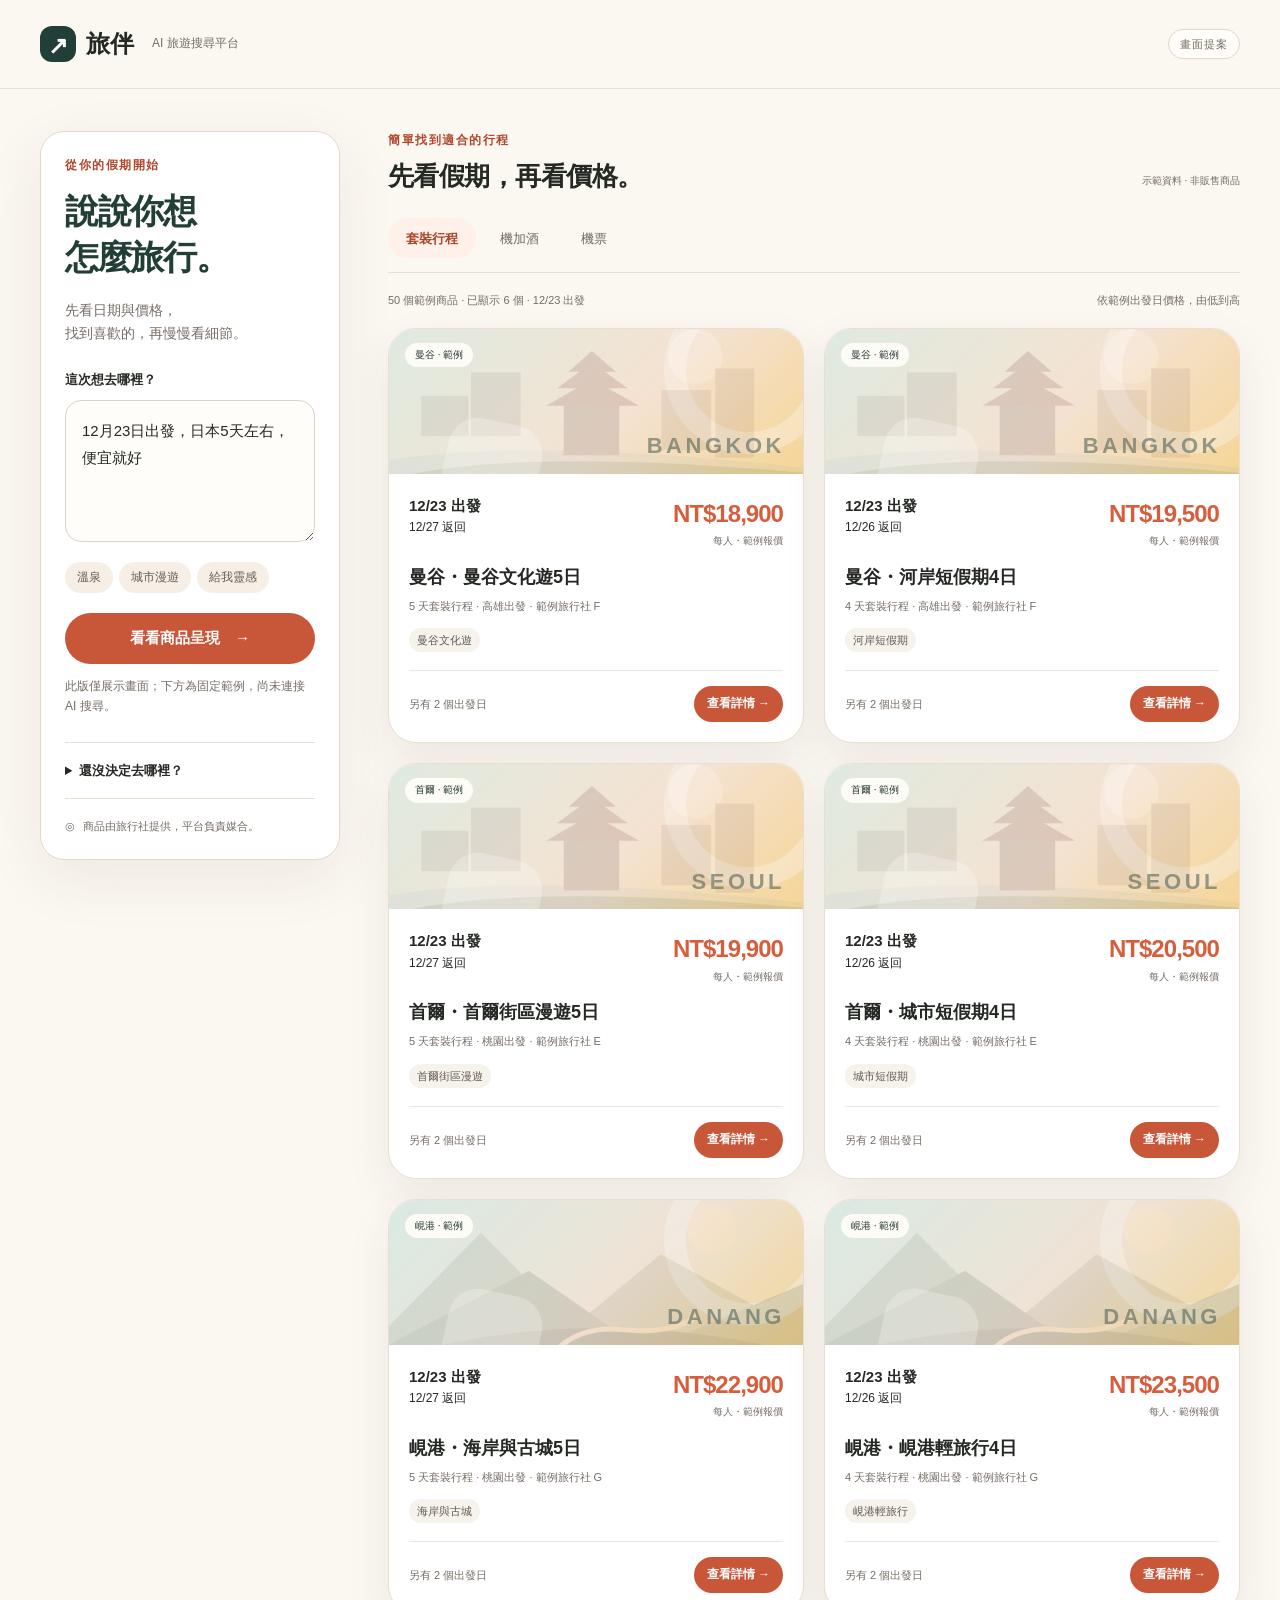
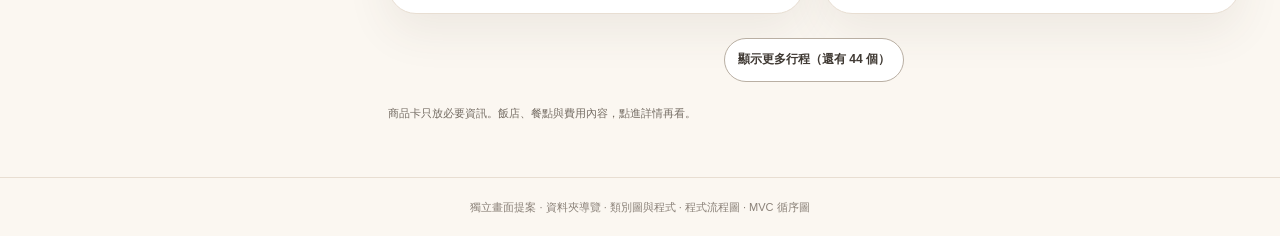
==== 作業區/獨立展示/01_展示網頁/index.html @ f1443873 "依網頁、前端程式、範例資料與 UML 分類展示檔案，新增中文入口" ====
<!doctype html>
<html lang="zh-Hant">
<head>
  <!-- 中文說明：獨立的畫面提案，僅讀取本資料夾範例資料，不連接商品系統或外部 AI。 -->
  <meta charset="utf-8"><meta name="viewport" content="width=device-width, initial-scale=1">
  <title>旅伴｜旅遊媒合畫面提案</title>
  <link rel="stylesheet" href="../02_前端程式碼/style.css"><script src="../02_前端程式碼/models.js" defer></script><script src="../03_範例資料/sample-tours.js" defer></script><script src="../02_前端程式碼/app.js" defer></script>
</head>
<body data-page="catalog">
  <header class="site-header"><a class="brand" href="index.html"><span class="brand-mark" aria-hidden="true">↗</span>旅伴<span class="brand-sub">AI 旅遊搜尋平台</span></a><span class="demo-badge">畫面提案</span></header>
  <main class="workspace">
    <aside class="search-panel" aria-label="需求輸入">
      <p class="eyebrow">從你的假期開始</p>
      <h1>說說你想<br>怎麼旅行。</h1>
      <p class="muted">先看日期與價格，<br>找到喜歡的，再慢慢看細節。</p>
      <form id="preview-form">
        <label for="request">這次想去哪裡？</label>
        <textarea id="request" maxlength="500" rows="4" placeholder="12月23日出發，日本5天左右，便宜就好">12月23日出發，日本5天左右，便宜就好</textarea>
        <div class="quick-tags" aria-label="填入需求文字"><button type="button" data-phrase="想泡溫泉">溫泉</button><button type="button" data-phrase="想逛街與看城市景點">城市漫遊</button><button type="button" data-phrase="還沒決定目的地，想聽旅遊建議">給我靈感</button></div>
        <button class="primary full" type="submit">看看商品呈現 <span aria-hidden="true">→</span></button>
        <p id="preview-status" class="small muted" role="status">此版僅展示畫面；下方為固定範例，尚未連接 AI 搜尋。</p>
      </form>
      <details class="inspiration"><summary>還沒決定去哪裡？</summary><p><span class="small-label">旅遊建議</span>想泡湯，可以先了解北海道；想逛街，可以先了解東京或大阪。建議不是可購買商品，日期與價格仍須看旅行社商品。</p></details>
      <div class="panel-foot"><span aria-hidden="true">◎</span> 商品由旅行社提供，平台負責媒合。</div>
    </aside>
    <section class="catalog" aria-labelledby="results-title">
      <div class="catalog-heading"><div><p class="eyebrow">簡單找到適合的行程</p><h2 id="results-title">先看假期，再看價格。</h2></div><span class="tiny-note">示範資料 · 非販售商品</span></div>
      <div class="category-tabs" role="group" aria-label="商品類型"><button type="button" data-category="tour" aria-pressed="true">套裝行程</button><button type="button" data-category="bundle" aria-pressed="false">機加酒</button><button type="button" data-category="flight" aria-pressed="false">機票</button></div>
      <div class="result-caption"><span id="result-count" role="status"></span><span>依範例出發日價格，由低到高</span></div>
      <div id="product-grid" class="product-grid"></div>
      <!-- 中文說明：每次只增加六張卡片；不把50筆同時塞進畫面。 -->
      <div class="load-more-wrap"><button id="load-more" class="quiet-button" type="button" aria-controls="product-grid">顯示更多行程</button></div>
      <noscript><p>請啟用 JavaScript，以查看商品配置與詳情。</p></noscript>
      <p class="catalog-foot">商品卡只放必要資訊。飯店、餐點與費用內容，點進詳情再看。</p>
    </section>
  </main>
  <footer class="site-footer">獨立畫面提案 · <a href="../index.html">資料夾導覽</a> · <a href="../04_UML圖表/02_商品類別/objects.html">類別圖與程式</a> · <a href="../04_UML圖表/01_程式流程/flow.html">程式流程圖</a> · <a href="../04_UML圖表/03_MVC循序/sequence.html">MVC 循序圖</a></footer>
</body>
</html>
---- 作業區/獨立展示/02_前端程式碼/style.css ----
/* 中文說明：共用視覺樣式。桌面將需求放左側；窄螢幕依序顯示輸入與單欄商品卡。 */
/* 中文說明：沿用商品版的米白、橘紅、深綠與暖色邊框；只調整外觀。 */
:root{--ink:#252923;--muted:#756d64;--paper:#fbf7f1;--green:#213f36;--line:#e8ded2;--warm:#d65e3c;--accent:#c85638;--accent-hover:#ad432a;--white:#fff; color-scheme:light}
*{box-sizing:border-box}body{margin:0;background:var(--paper);color:var(--ink);font:15px/1.65 "Microsoft JhengHei","Noto Sans TC",sans-serif}button,textarea,select{font:inherit}a{color:inherit}button,a,summary{touch-action:manipulation}button{cursor:pointer}a{text-decoration:none}button:focus-visible,a:focus-visible,summary:focus-visible,textarea:focus-visible,select:focus-visible{outline:3px solid #d65e3c;outline-offset:4px}button:disabled{cursor:default}h1,h2,h3,p{margin-top:0}h1,h2,h3{line-height:1.35}.muted{color:var(--muted)}.small{font-size:12px}.eyebrow{font-size:12px;letter-spacing:.13em;color:var(--warm);font-weight:700;margin-bottom:14px}
.site-header{max-width:1360px;margin:auto;padding:24px 40px;display:flex;align-items:center;justify-content:space-between;border-bottom:1px solid var(--line);gap:12px}.brand{display:flex;align-items:center;gap:10px;font-size:24px;font-weight:700;white-space:nowrap}.brand-mark{display:grid;place-items:center;background:var(--green);color:white;width:36px;height:36px;border-radius:12px}.brand-sub{font-size:12px;color:var(--muted);font-weight:400;margin-left:8px}.demo-badge{font-size:11px;letter-spacing:.08em;border:1px solid #e4d6c8;border-radius:50px;padding:5px 11px;white-space:nowrap}
.workspace{max-width:1360px;margin:auto;padding:42px 40px 55px;display:grid;grid-template-columns:300px minmax(0,1fr);gap:48px}.search-panel{align-self:start;position:sticky;top:26px}.search-panel h1{font-size:38px;font-weight:700;letter-spacing:-.04em;margin-bottom:18px}.search-panel>.muted{margin-bottom:30px;font-size:14px}label{display:block;font-weight:700;font-size:13px;margin-bottom:9px}textarea{width:100%;resize:vertical;border:1px solid #ded2c7;border-radius:15px;background:white;padding:16px;min-height:134px;max-height:350px;color:var(--ink);line-height:1.8}.quick-tags{display:flex;gap:6px;flex-wrap:wrap;margin:12px 0 20px}.quick-tags button{background:#f7efe6;border:0;padding:6px 12px;border-radius:50px;color:#665d54;font-size:12px}.primary{background:var(--green);color:white;border:0;border-radius:11px;padding:13px 20px;min-height:46px;display:inline-flex;align-items:center;justify-content:center;gap:15px;font-weight:700}.primary:hover{background:#17463c}.full{width:100%}#preview-status{margin:12px 0 25px;line-height:1.7}.inspiration{border-top:1px solid var(--line);padding:17px 0}.inspiration summary{font-size:13px;cursor:pointer;font-weight:700}.inspiration p{font-size:13px;color:var(--muted);padding-top:14px;margin:0}.small-label{display:block;font-size:11px;font-weight:700;color:var(--warm);margin-bottom:5px}.panel-foot{border-top:1px solid var(--line);padding-top:18px;font-size:11px;color:var(--muted)}.panel-foot span{margin-right:5px}
.catalog-heading{display:flex;justify-content:space-between;align-items:flex-end;gap:16px;margin-bottom:24px}.catalog-heading .eyebrow{margin-bottom:9px}.catalog-heading h2{font-size:26px;margin:0;letter-spacing:-.02em}.tiny-note{color:var(--muted);font-size:10px;white-space:nowrap;padding-bottom:5px}.category-tabs{display:flex;gap:6px;border-bottom:1px solid var(--line);padding-bottom:14px}.category-tabs button{border:0;background:transparent;border-radius:7px;color:var(--muted);padding:8px 18px;font-size:13px;min-height:40px}.category-tabs button[aria-pressed=true]{background:#fff0e9;color:var(--green);font-weight:700}.result-caption{display:flex;justify-content:space-between;color:var(--muted);font-size:11px;gap:12px;margin:18px 0}.product-grid{display:grid;grid-template-columns:repeat(2,minmax(0,1fr));gap:20px}.product-card{background:white;border:1px solid var(--line);border-radius:16px;overflow:hidden;box-shadow:0 8px 25px #4f3f3114;transition:transform .15s}.product-card:hover{transform:translateY(-3px)}.cover{height:145px;position:relative;overflow:hidden;background:#f8e5d6}.cover svg{display:block;width:100%;height:100%;object-fit:cover}.cover-label{position:absolute;left:16px;top:14px;background:#ffffffdd;color:#283a34;padding:4px 10px;border-radius:20px;font-size:10px}.cover-word{position:absolute;right:18px;bottom:9px;color:#ffffffba;font-size:22px;letter-spacing:.16em;font-weight:700}.card-body{padding:20px}.date-price{display:flex;justify-content:space-between;gap:10px;align-items:start;margin-bottom:15px}.date-block{font-size:12px}.date-block strong{display:block;font-size:15px;font-weight:700}.price{font-size:24px;font-weight:700;color:var(--warm);letter-spacing:-.04em;text-align:right;white-space:nowrap}.price small{display:block;color:var(--muted);font-size:10px;font-weight:400;letter-spacing:0}.card-body h3{font-size:18px;margin-bottom:8px}.meta{font-size:11px;color:var(--muted);margin:0 0 12px;overflow-wrap:anywhere}.highlight{display:inline-block;color:#62594f;background:#f6f2ec;border-radius:5px;padding:3px 8px;font-size:11px;margin-bottom:18px}.card-bottom{display:flex;justify-content:space-between;align-items:center;gap:10px;border-top:1px solid var(--line);padding-top:15px}.other-dates{font-size:11px;color:var(--muted)}.card-link{background:var(--green);color:white;padding:8px 13px;border-radius:7px;font-size:12px;font-weight:700}.card-link:hover{background:#17463c}.catalog-foot{font-size:11px;color:var(--muted);margin:22px 0 0}.site-footer{text-align:center;border-top:1px solid var(--line);padding:20px;color:#8a8178;font-size:11px}
.load-more-wrap{display:flex;justify-content:center;margin-top:24px}.load-more-wrap button[hidden]{display:none}
/* 中文說明：詳情頁將選定梯次和報價集中顯示，其他資訊按閱讀順序排列。 */
.detail-main{max-width:1000px;margin:auto;padding:30px 32px 55px}.back-link{font-size:13px;color:var(--muted);display:inline-block;margin-bottom:22px}.detail-layout{display:grid;grid-template-columns:minmax(0,1fr) 285px;gap:30px;align-items:start}.detail-content .cover{height:230px;border-radius:16px;margin-bottom:23px}.detail-content h1{font-size:30px;margin:0 0 9px}.detail-section{padding:22px 0;border-top:1px solid var(--line)}.detail-section h2{font-size:17px;margin-bottom:12px}.detail-section p{font-size:14px;margin-bottom:10px;color:#62594f}.itinerary{margin:0;padding-left:25px;color:#62594f;font-size:14px}.itinerary li{margin:8px 0}.booking-panel{position:sticky;top:24px;background:white;border:1px solid var(--line);border-radius:15px;padding:24px}.booking-panel h2{font-size:17px;margin-bottom:18px}.booking-panel select{width:100%;background:white;color:var(--ink);border:1px solid #ded2c7;border-radius:8px;padding:10px;margin-bottom:16px}.booking-price{font-size:31px;color:var(--warm);font-weight:700;letter-spacing:-.04em;margin:0 0 10px}.booking-caption{font-size:12px;color:var(--muted);margin-bottom:23px}.contact-note{background:#f7efe6;border-radius:8px;padding:12px;font-size:12px;margin-bottom:18px}.quiet-button{background:white;border:1px solid var(--line);padding:10px 13px;min-height:44px;border-radius:8px;color:var(--green);font-size:12px;font-weight:700}.contact-preview{margin:13px 0 0;font-size:12px;color:var(--muted)}.contact-preview[hidden]{display:none}.invalid-product{padding:40px;background:white;border:1px solid var(--line);border-radius:15px}
/* 中文說明：760px 以下移除左右分欄。手機保留同一份商品資訊，不額外複製資料。 */
@media(max-width:1050px){.workspace{gap:28px;grid-template-columns:260px minmax(0,1fr);padding:30px 26px}.catalog-heading{display:block}.tiny-note{display:block;margin-top:10px}.card-body{padding:16px}.date-price{display:block}.price{text-align:left;font-size:23px;margin-top:8px}.price small{display:inline;margin-left:7px}.search-panel h1{font-size:32px}.brand-sub{margin-left:3px}}
@media(max-width:760px){.site-header{padding:18px 20px}.brand-sub{display:none}.workspace{grid-template-columns:1fr;gap:30px;padding:30px 20px}.search-panel{position:static}.search-panel h1{font-size:30px;margin-bottom:10px}.search-panel h1 br,.search-panel>.muted br{display:none}.search-panel>.muted{margin-bottom:20px}.panel-foot{display:none}.inspiration{padding-bottom:0}.catalog-heading h2{font-size:24px}.detail-layout{grid-template-columns:1fr}.booking-panel{position:static;grid-row:1}.detail-main{padding:22px 20px}.detail-content h1{font-size:26px}.date-price{display:flex}.price{text-align:right;margin-top:0}.price small{display:block;margin:0}}
@media(max-width:500px){.product-grid{grid-template-columns:1fr}.cover{height:155px}.card-body{padding:20px}.result-caption{flex-wrap:wrap}.category-tabs button{padding:8px 16px}.detail-content .cover{height:185px}}
@media(prefers-reduced-motion:reduce){.product-card{transition:none}.product-card:hover{transform:none}}

/* 中文說明：商品版視覺套用到既有元件；不新增搜尋、會員或交易功能。 */
.site-header{border-bottom-color:#eadfd3}.demo-badge{background:#fffdf9;color:#756d64}
.eyebrow,.small-label{color:#af472d}
.search-panel{background:#fff;border:1px solid #e4d6c8;border-radius:24px;padding:24px;box-shadow:0 18px 60px rgba(93,67,49,.08)}
.search-panel h1{font-size:34px;color:#213f36}.search-panel>.muted{margin-bottom:24px}
textarea{background:#fffdf9;border-color:#ded2c7;border-radius:16px}
.primary,.card-link{background:var(--accent);border-radius:50px}.primary:hover,.card-link:hover{background:var(--accent-hover)}
.category-tabs button{border-radius:50px}.category-tabs button[aria-pressed=true]{color:#a84427;background:#fff0e9}
.product-card{border-radius:28px;border-color:#e8ded2;box-shadow:0 18px 45px rgba(79,63,49,.08)}
.product-card:hover{box-shadow:0 24px 55px rgba(79,63,49,.13)}
.cover{background:linear-gradient(135deg,#dcefe9 0%,#f8e5d6 58%,#f9d48b 100%)}
.cover svg{opacity:.22;filter:saturate(.6)}
.cover::before{content:"";position:absolute;right:-30px;top:-44px;width:125px;height:125px;border:22px solid #ffffff59;border-radius:50%;pointer-events:none}
.cover::after{content:"";position:absolute;left:55px;bottom:-42px;width:95px;height:95px;transform:rotate(12deg);background:#ffffff40;border-radius:30px;pointer-events:none}
.cover-label{z-index:1;background:#fffdf9e8;color:#283a34}.cover-word{z-index:1;color:#52645a99}
.highlight{border-radius:50px;background:#f6f2ec}.card-bottom{border-color:#eee7df}
.quiet-button{border-radius:50px;border-color:#b9afa3;color:#403a34}.quiet-button:hover{background:#f6f0e9}
.booking-panel{border-color:#e4d6c8;border-radius:24px;box-shadow:0 18px 45px rgba(79,63,49,.06)}
.detail-content .cover{border-radius:28px}.contact-note{border-radius:14px}.brand-mark{background:#213f36}
@media(max-width:1050px){.search-panel{padding:20px}.search-panel h1{font-size:30px}}
@media(max-width:760px){.search-panel{padding:22px}.search-panel h1{font-size:28px}.workspace{gap:26px}.card-body{padding:22px}}
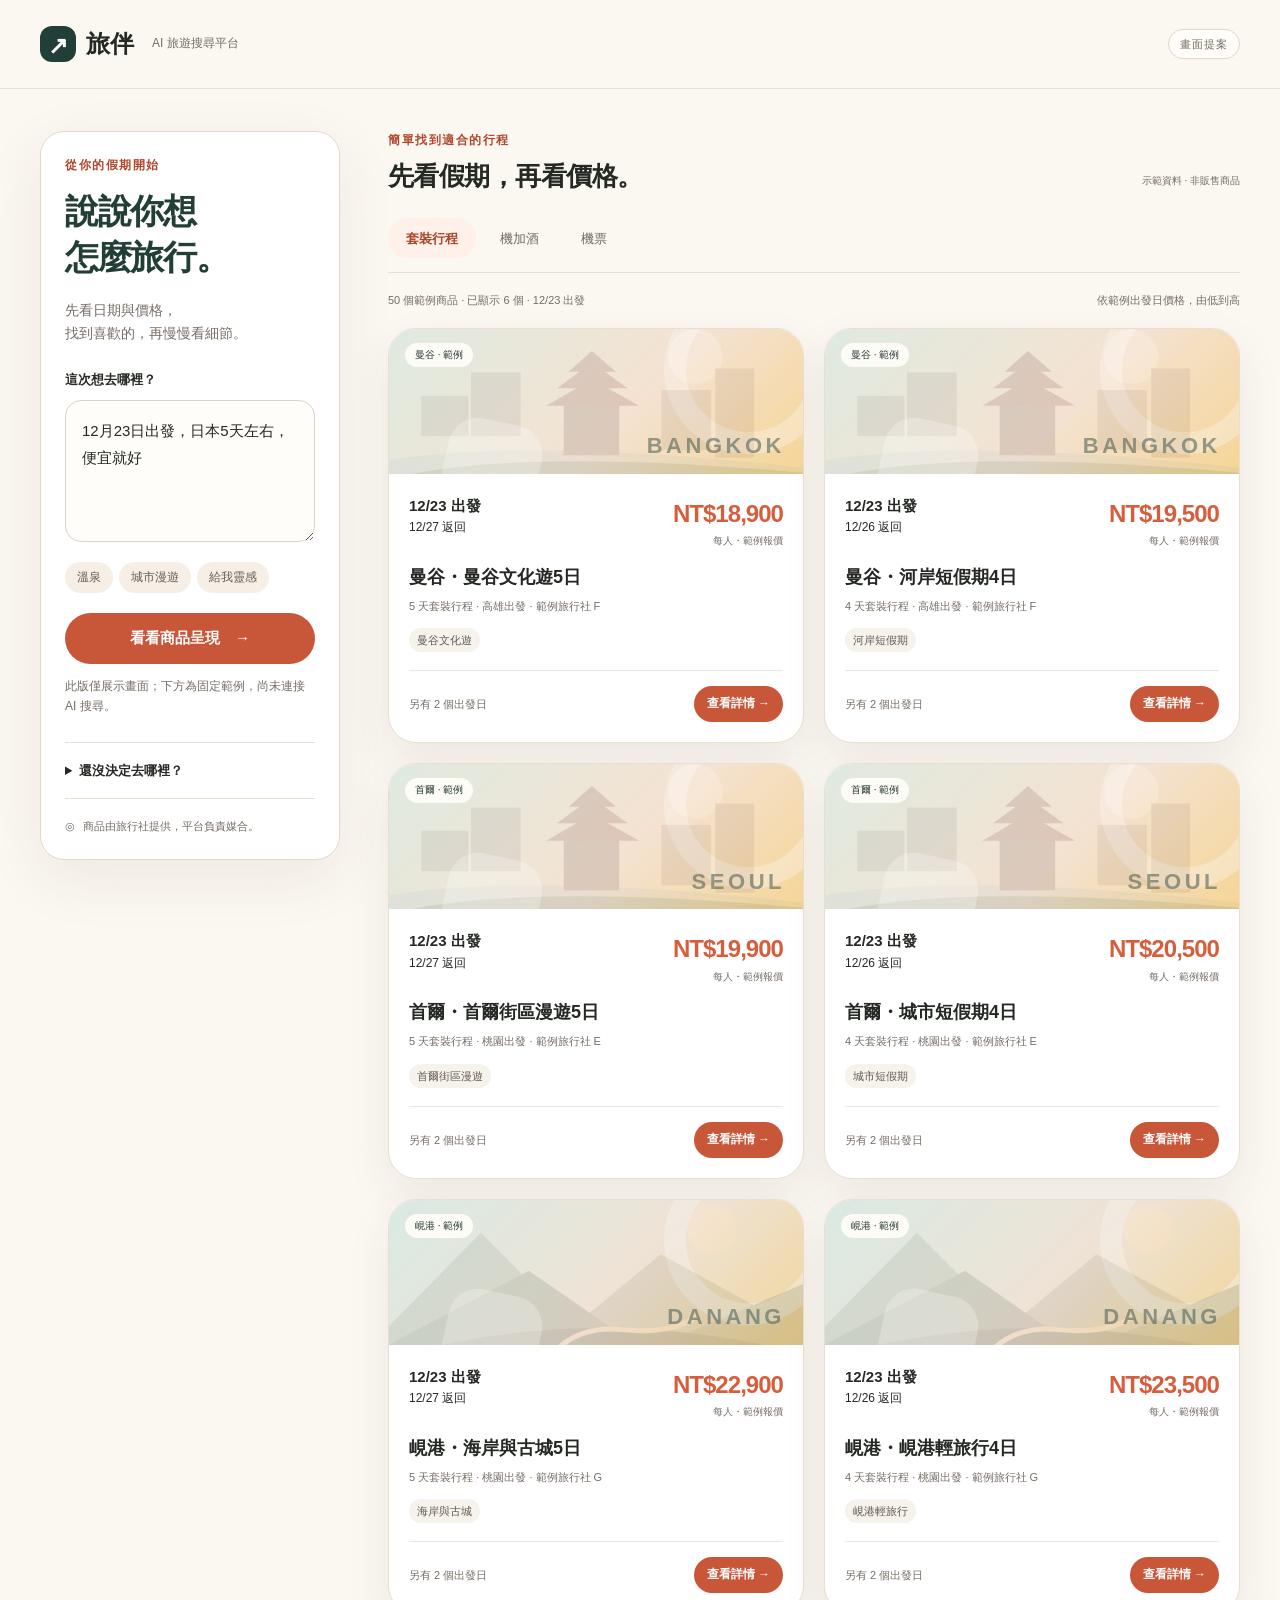
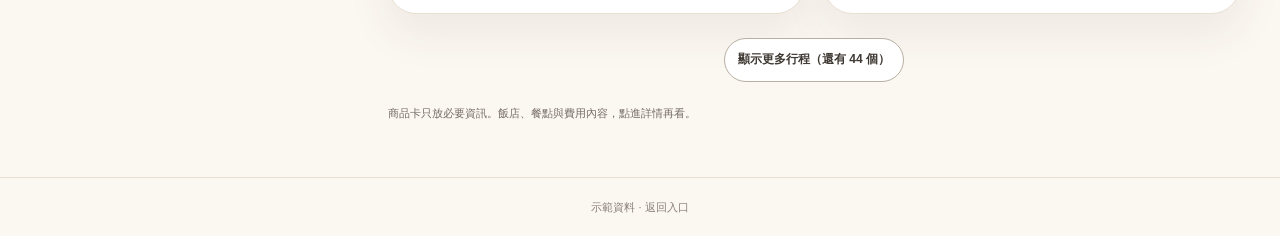
==== commit d960bef7: "精簡共用入口為作業答案與展示網站，移除細項說明與重複舊草圖" ====
--- a/作業區/獨立展示/01_展示網頁/index.html
+++ b/作業區/獨立展示/01_展示網頁/index.html
@@ -34,6 +34,6 @@
       <p class="catalog-foot">商品卡只放必要資訊。飯店、餐點與費用內容，點進詳情再看。</p>
     </section>
   </main>
-  <footer class="site-footer">獨立畫面提案 · <a href="../index.html">資料夾導覽</a> · <a href="../04_UML圖表/02_商品類別/objects.html">類別圖與程式</a> · <a href="../04_UML圖表/01_程式流程/flow.html">程式流程圖</a> · <a href="../04_UML圖表/03_MVC循序/sequence.html">MVC 循序圖</a></footer>
+  <footer class="site-footer">示範資料 · <a href="../index.html">返回入口</a></footer>
 </body>
 </html>
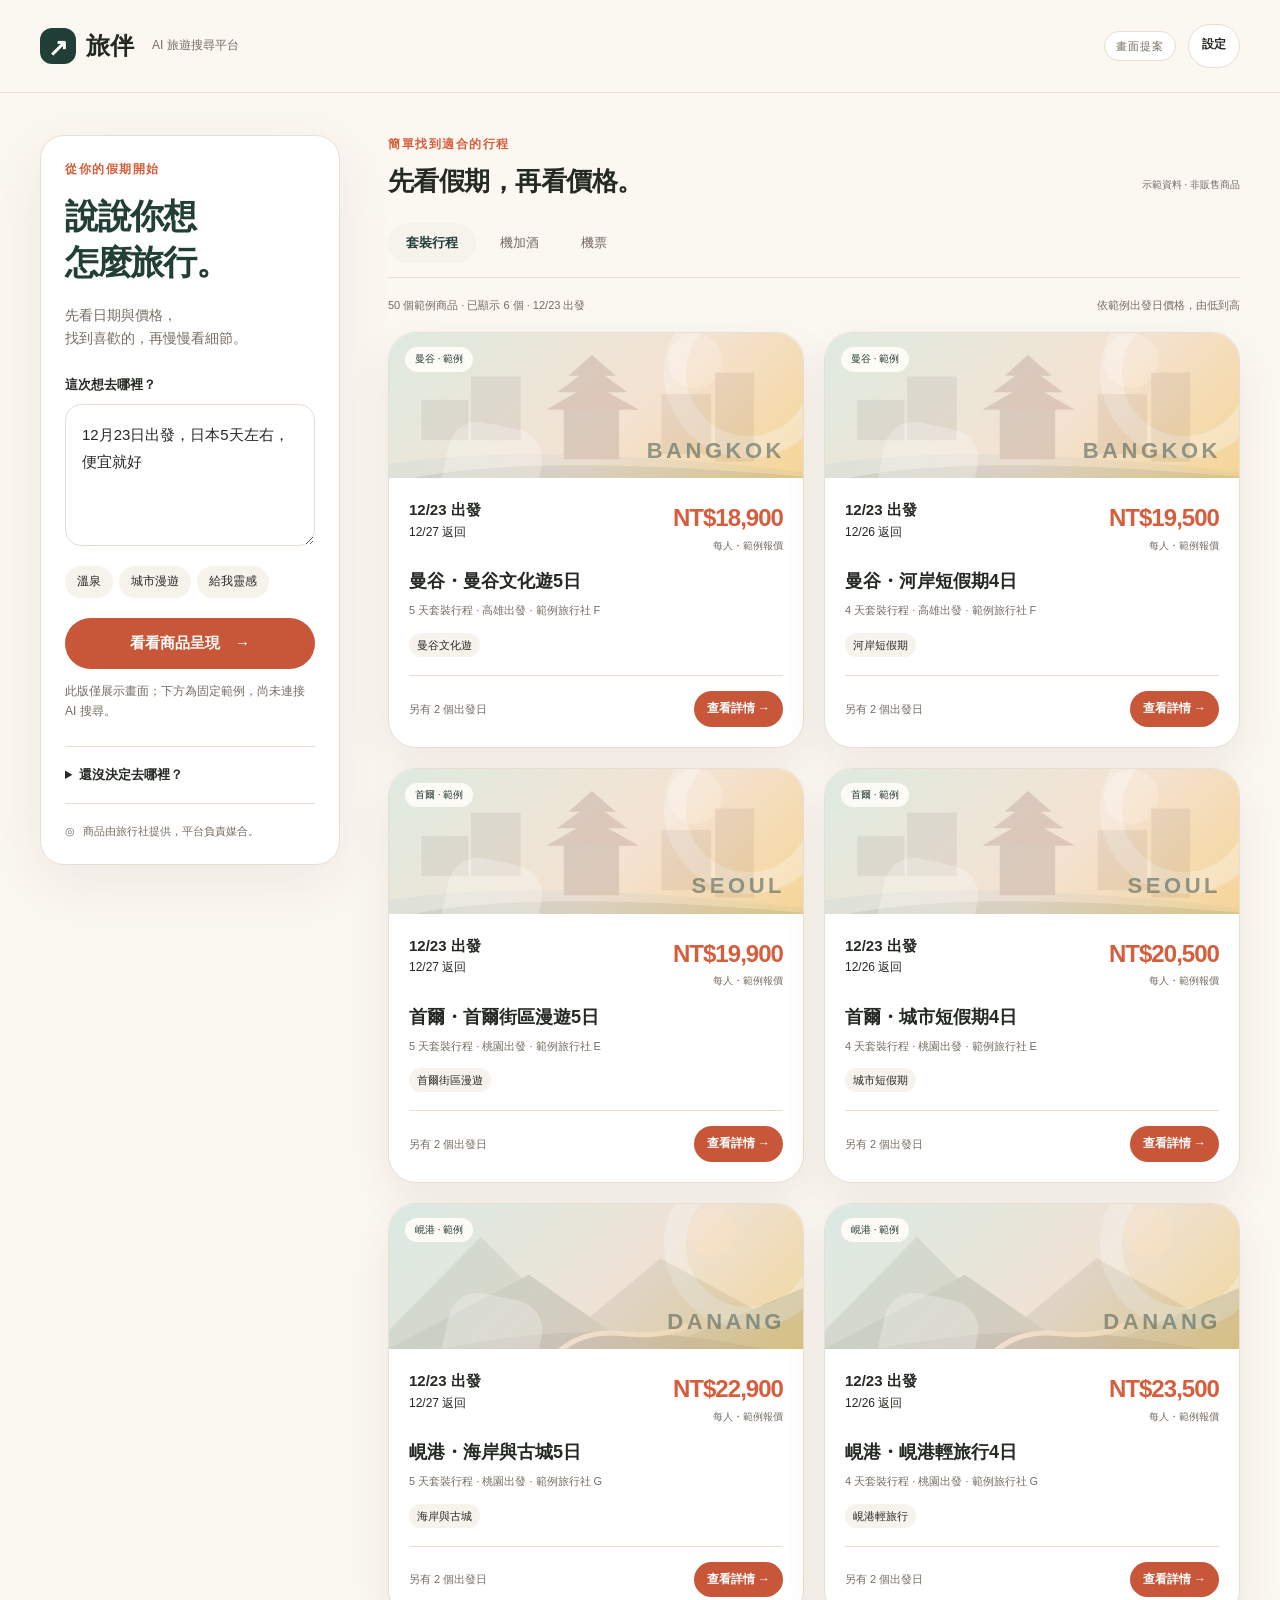
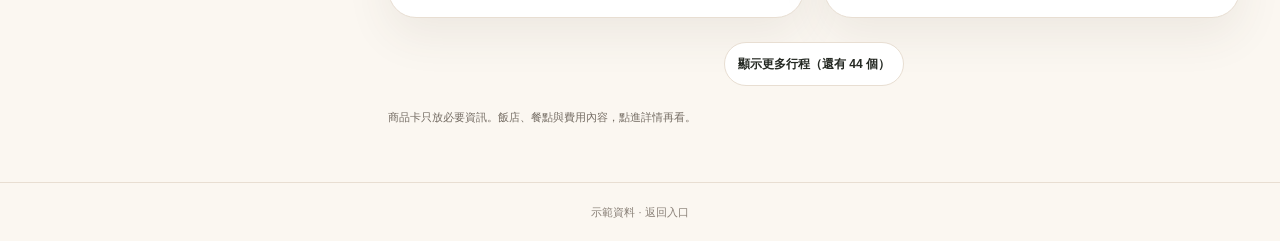
==== commit edce1d38: "新增設定頁與情境截圖，簡化對話找行程劇本並補上設定 MVC 循序圖" ====
--- a/作業區/獨立展示/01_展示網頁/index.html
+++ b/作業區/獨立展示/01_展示網頁/index.html
@@ -1,39 +1,39 @@
-<!doctype html>
-<html lang="zh-Hant">
-<head>
-  <!-- 中文說明：獨立的畫面提案，僅讀取本資料夾範例資料，不連接商品系統或外部 AI。 -->
-  <meta charset="utf-8"><meta name="viewport" content="width=device-width, initial-scale=1">
-  <title>旅伴｜旅遊媒合畫面提案</title>
-  <link rel="stylesheet" href="../02_前端程式碼/style.css"><script src="../02_前端程式碼/models.js" defer></script><script src="../03_範例資料/sample-tours.js" defer></script><script src="../02_前端程式碼/app.js" defer></script>
-</head>
-<body data-page="catalog">
-  <header class="site-header"><a class="brand" href="index.html"><span class="brand-mark" aria-hidden="true">↗</span>旅伴<span class="brand-sub">AI 旅遊搜尋平台</span></a><span class="demo-badge">畫面提案</span></header>
-  <main class="workspace">
-    <aside class="search-panel" aria-label="需求輸入">
-      <p class="eyebrow">從你的假期開始</p>
-      <h1>說說你想<br>怎麼旅行。</h1>
-      <p class="muted">先看日期與價格，<br>找到喜歡的，再慢慢看細節。</p>
-      <form id="preview-form">
-        <label for="request">這次想去哪裡？</label>
-        <textarea id="request" maxlength="500" rows="4" placeholder="12月23日出發，日本5天左右，便宜就好">12月23日出發，日本5天左右，便宜就好</textarea>
-        <div class="quick-tags" aria-label="填入需求文字"><button type="button" data-phrase="想泡溫泉">溫泉</button><button type="button" data-phrase="想逛街與看城市景點">城市漫遊</button><button type="button" data-phrase="還沒決定目的地，想聽旅遊建議">給我靈感</button></div>
-        <button class="primary full" type="submit">看看商品呈現 <span aria-hidden="true">→</span></button>
-        <p id="preview-status" class="small muted" role="status">此版僅展示畫面；下方為固定範例，尚未連接 AI 搜尋。</p>
-      </form>
-      <details class="inspiration"><summary>還沒決定去哪裡？</summary><p><span class="small-label">旅遊建議</span>想泡湯，可以先了解北海道；想逛街，可以先了解東京或大阪。建議不是可購買商品，日期與價格仍須看旅行社商品。</p></details>
-      <div class="panel-foot"><span aria-hidden="true">◎</span> 商品由旅行社提供，平台負責媒合。</div>
-    </aside>
-    <section class="catalog" aria-labelledby="results-title">
-      <div class="catalog-heading"><div><p class="eyebrow">簡單找到適合的行程</p><h2 id="results-title">先看假期，再看價格。</h2></div><span class="tiny-note">示範資料 · 非販售商品</span></div>
-      <div class="category-tabs" role="group" aria-label="商品類型"><button type="button" data-category="tour" aria-pressed="true">套裝行程</button><button type="button" data-category="bundle" aria-pressed="false">機加酒</button><button type="button" data-category="flight" aria-pressed="false">機票</button></div>
-      <div class="result-caption"><span id="result-count" role="status"></span><span>依範例出發日價格，由低到高</span></div>
-      <div id="product-grid" class="product-grid"></div>
-      <!-- 中文說明：每次只增加六張卡片；不把50筆同時塞進畫面。 -->
-      <div class="load-more-wrap"><button id="load-more" class="quiet-button" type="button" aria-controls="product-grid">顯示更多行程</button></div>
-      <noscript><p>請啟用 JavaScript，以查看商品配置與詳情。</p></noscript>
-      <p class="catalog-foot">商品卡只放必要資訊。飯店、餐點與費用內容，點進詳情再看。</p>
-    </section>
-  </main>
-  <footer class="site-footer">示範資料 · <a href="../index.html">返回入口</a></footer>
-</body>
-</html>
+<!doctype html>
+<html lang="zh-Hant">
+<head>
+  <!-- 中文說明：獨立的畫面提案，僅讀取本資料夾範例資料，不連接商品系統或外部 AI。 -->
+  <meta charset="utf-8"><meta name="viewport" content="width=device-width, initial-scale=1">
+  <title>旅伴｜旅遊媒合畫面提案</title>
+  <link rel="stylesheet" href="../02_前端程式碼/style.css?v=20261017-settings"><script src="../02_前端程式碼/settings.js?v=20261017-settings"></script><script src="../02_前端程式碼/models.js" defer></script><script src="../03_範例資料/sample-tours.js" defer></script><script src="../02_前端程式碼/app.js?v=20261017-settings" defer></script>
+</head>
+<body data-page="catalog">
+  <header class="site-header"><a class="brand" href="index.html"><span class="brand-mark" aria-hidden="true">↗</span>旅伴<span class="brand-sub">AI 旅遊搜尋平台</span></a><nav class="header-actions" aria-label="網站選單"><span class="demo-badge">畫面提案</span><a class="quiet-button" href="settings.html">設定</a></nav></header>
+  <main class="workspace">
+    <aside class="search-panel" aria-label="需求輸入">
+      <p class="eyebrow">從你的假期開始</p>
+      <h1>說說你想<br>怎麼旅行。</h1>
+      <p class="muted">先看日期與價格，<br>找到喜歡的，再慢慢看細節。</p>
+      <form id="preview-form">
+        <label for="request">這次想去哪裡？</label>
+        <textarea id="request" maxlength="500" rows="4" placeholder="12月23日出發，日本5天左右，便宜就好">12月23日出發，日本5天左右，便宜就好</textarea>
+        <div class="quick-tags" aria-label="填入需求文字"><button type="button" data-phrase="想泡溫泉">溫泉</button><button type="button" data-phrase="想逛街與看城市景點">城市漫遊</button><button type="button" data-phrase="還沒決定目的地，想聽旅遊建議">給我靈感</button></div>
+        <button class="primary full" type="submit">看看商品呈現 <span aria-hidden="true">→</span></button>
+        <p id="preview-status" class="small muted" role="status">此版僅展示畫面；下方為固定範例，尚未連接 AI 搜尋。</p>
+      </form>
+      <details class="inspiration"><summary>還沒決定去哪裡？</summary><p><span class="small-label">旅遊建議</span>想泡湯，可以先了解北海道；想逛街，可以先了解東京或大阪。建議不是可購買商品，日期與價格仍須看旅行社商品。</p></details>
+      <div class="panel-foot"><span aria-hidden="true">◎</span> 商品由旅行社提供，平台負責媒合。</div>
+    </aside>
+    <section class="catalog" aria-labelledby="results-title">
+      <div class="catalog-heading"><div><p class="eyebrow">簡單找到適合的行程</p><h2 id="results-title">先看假期，再看價格。</h2></div><span class="tiny-note">示範資料 · 非販售商品</span></div>
+      <div class="category-tabs" role="group" aria-label="商品類型"><button type="button" data-category="tour" aria-pressed="true">套裝行程</button><button type="button" data-category="bundle" aria-pressed="false">機加酒</button><button type="button" data-category="flight" aria-pressed="false">機票</button></div>
+      <div class="result-caption"><span id="result-count" role="status"></span><span id="sort-caption">依範例出發日價格，由低到高</span></div>
+      <div id="product-grid" class="product-grid"></div>
+      <!-- 中文說明：每次只增加六張卡片；不把50筆同時塞進畫面。 -->
+      <div class="load-more-wrap"><button id="load-more" class="quiet-button" type="button" aria-controls="product-grid">顯示更多行程</button></div>
+      <noscript><p>請啟用 JavaScript，以查看商品配置與詳情。</p></noscript>
+      <p class="catalog-foot">商品卡只放必要資訊。飯店、餐點與費用內容，點進詳情再看。</p>
+    </section>
+  </main>
+  <footer class="site-footer">示範資料 · <a href="../index.html">返回入口</a></footer>
+</body>
+</html>
--- a/作業區/獨立展示/02_前端程式碼/style.css
+++ b/作業區/獨立展示/02_前端程式碼/style.css
@@ -35,3 +35,20 @@
 .detail-content .cover{border-radius:28px}.contact-note{border-radius:14px}.brand-mark{background:#213f36}
 @media(max-width:1050px){.search-panel{padding:20px}.search-panel h1{font-size:30px}}
 @media(max-width:760px){.search-panel{padding:22px}.search-panel h1{font-size:28px}.workspace{gap:26px}.card-body{padding:22px}}
+
+/* 中文教學：設定頁共用商品色票。三種主題只更換呈現，不更改商品或角色權限。 */
+:root{--surface:#fff;--soft:#f6f2ec;--heading:#213f36}
+:root[data-theme="sage"]{--paper:#eef4ef;--surface:#fbfdfb;--soft:#e3eee6;--ink:#243c30;--muted:#5d6c61;--line:#cfddd1;--heading:#244f38;--accent:#326646;--accent-hover:#254d35;--warm:#a94728}
+:root[data-theme="night"]{color-scheme:dark;--paper:#16201d;--surface:#22312b;--soft:#2e4036;--ink:#f1f4ee;--muted:#bdc9bf;--line:#4f6659;--heading:#eff5e9;--green:#c7e0c8;--accent:#a7d6b0;--accent-hover:#c3e5c8;--warm:#ffbd9c}
+.header-actions{display:flex;gap:12px;align-items:center}
+.settings-main{max-width:920px;margin:auto;padding:38px 28px 56px}.settings-main h1{font-size:34px;color:var(--heading);margin-bottom:10px}.settings-main>.eyebrow{margin-bottom:8px}
+.settings-card{background:var(--surface);border:1px solid var(--line);border-radius:22px;padding:25px 28px;margin:20px 0}.settings-card h2{font-size:19px;margin:0 0 8px}.settings-card p{font-size:13px;margin-bottom:16px}.account-card{display:flex;align-items:center;justify-content:space-between;gap:18px}.account-card p{margin:0}.account-card .primary{flex-shrink:0}
+.theme-options{display:flex;gap:12px;border:0;padding:0;margin:0}.theme-option{display:flex;align-items:center;gap:10px;margin:0;padding:12px 18px;border:1px solid var(--line);border-radius:12px;cursor:pointer;flex:1}.theme-option:has(input:checked){border-color:var(--accent);box-shadow:0 0 0 1px var(--accent)}.theme-swatch{width:27px;height:27px;border:1px solid #9baba0;border-radius:50%}.swatch-warm{background:linear-gradient(120deg,#fbf7f1 50%,#c85638 50%)}.swatch-sage{background:linear-gradient(120deg,#eef4ef 50%,#326646 50%)}.swatch-night{background:linear-gradient(120deg,#16201d 50%,#a7d6b0 50%)}
+.settings-fields{display:grid;grid-template-columns:1fr 1fr;gap:18px 24px}.settings-fields label,dialog label{margin-top:10px}.settings-main select,.settings-main input:not([type="checkbox"]):not([type="radio"]),dialog select,dialog input{font:inherit;width:100%;padding:11px 13px;color:var(--ink);background:var(--paper);border:1px solid var(--line);border-radius:10px;min-height:44px}.field-help{color:var(--muted);font-size:12px!important;margin:8px 0 14px!important;line-height:1.7}.check-row{display:flex;align-items:center;gap:10px;font-size:14px;margin:16px 0}.check-row input,.theme-option input{width:18px;height:18px;accent-color:var(--accent);flex-shrink:0}
+.settings-details{padding:15px 0;border-top:1px solid var(--line)}.settings-details summary{cursor:pointer;font-size:14px;font-weight:700}.settings-details .demo-badge{margin-left:12px;font-size:10px}.settings-details[open] summary{margin-bottom:15px}.settings-details:last-child{padding-bottom:0}
+.settings-save{display:flex;align-items:center;justify-content:space-between;gap:16px}.settings-save p{font-size:13px;color:var(--muted);margin:0}.form-error{color:#a83220;background:#fff0e9;padding:14px 18px;border:1px solid #cf7c68;border-radius:12px;font-size:14px}[aria-invalid="true"]{outline:2px solid #cf5742;outline-offset:2px}
+dialog{color:var(--ink);background:var(--surface);border:1px solid var(--line);border-radius:22px;padding:28px;width:min(440px,calc(100% - 32px));max-height:90vh;overflow:auto}dialog::backdrop{background:#14251db3}.dialog-heading,.dialog-actions{display:flex;align-items:center;justify-content:space-between;gap:16px}.dialog-heading h2{font-size:22px;margin:0}.icon-button{border:1px solid var(--line);background:var(--paper);color:var(--ink);width:40px;height:40px;border-radius:50%;font-size:25px}.dialog-actions{justify-content:flex-end;margin-top:20px}.sr-only{position:absolute;width:1px;height:1px;padding:0;overflow:hidden;clip:rect(0,0,0,0);white-space:nowrap}.settings-main input:focus-visible,dialog input:focus-visible,dialog select:focus-visible{outline:3px solid var(--warm);outline-offset:3px}
+/* 中文教學：覆蓋既有硬編碼底色，使列表、詳情與設定共用同一個主題。 */
+.search-panel,.product-card,.booking-panel,.invalid-product{background:var(--surface);border-color:var(--line)}.search-panel h1{color:var(--heading)}.site-header,.card-bottom{border-color:var(--line)}textarea,.booking-panel select,.quiet-button{background:var(--surface);color:var(--ink);border-color:var(--line)}.quiet-button:hover,.highlight,.quick-tags button,.contact-note{background:var(--soft);color:var(--ink)}.demo-badge{background:var(--surface);color:var(--muted);border-color:var(--line)}.detail-section p,.itinerary{color:var(--ink)}.highlight{color:var(--ink)}.category-tabs button[aria-pressed=true]{background:var(--soft);color:var(--heading)}.eyebrow,.small-label{color:var(--warm)}
+:root[data-theme="night"] .primary,:root[data-theme="night"] .card-link{color:#142a1c}:root[data-theme="night"] .form-error{color:#ffd3c3;background:#492d24}:root[data-theme="night"] .cover{background:linear-gradient(135deg,#375e50,#5e5040)}
+@media(max-width:600px){.settings-main{padding:26px 18px 40px}.settings-card{padding:20px;border-radius:18px}.account-card{align-items:flex-start;flex-direction:column}.settings-fields{grid-template-columns:1fr;gap:8px}.theme-options{flex-direction:column;gap:8px}.theme-option{padding:10px 14px}.settings-save{align-items:flex-start;flex-direction:column}.settings-save .primary{width:100%}.header-actions .demo-badge{display:none}}
